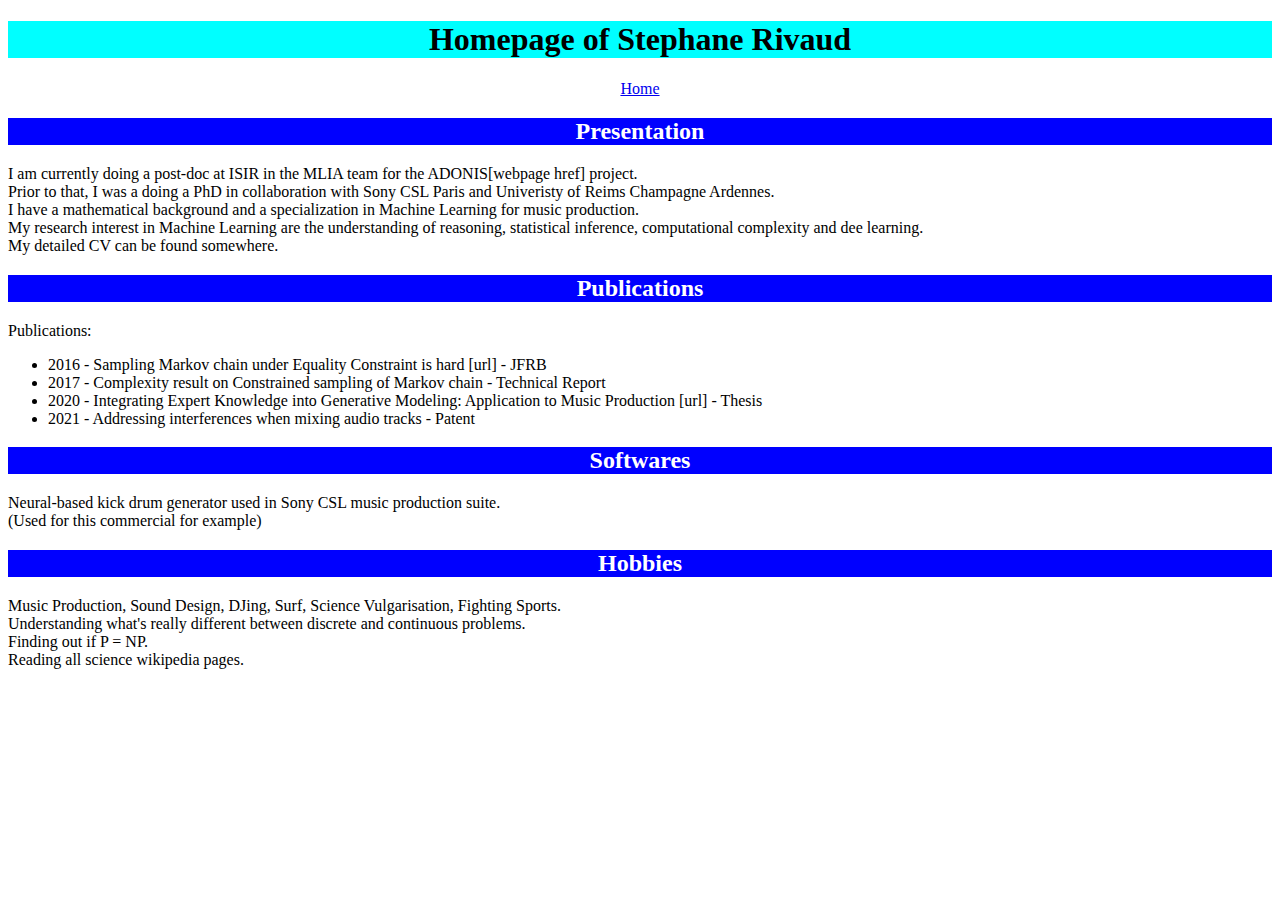
==== index.html @ 9ceb67cf "First commit" ====
<!DOCTYPE html>
<html>
<body>

<center>
<h1 style="background-color: cyan;"> Homepage of Stephane Rivaud</h1>
<a href="index.html">Home</a>
</center>

<center>
<h2 style="color: white; background-color: blue;">Presentation</h2>
</center>
<p>
    I am currently doing a post-doc at ISIR in the MLIA team for the ADONIS[webpage href] project. <br>
    Prior to that, I was a doing a PhD in collaboration with Sony CSL Paris and Univeristy of Reims Champagne Ardennes.<br>
    I have a mathematical background and a specialization in Machine Learning for music production. <br>
    My research interest in Machine Learning are the understanding of reasoning, statistical inference, computational complexity and dee learning. <br>
    My detailed CV can be found somewhere. <br>
</p>

<center>
<h2 style="color: white; background-color: blue;">
    Publications
</h2>
</center>
<p>
    Publications: <br>
    <ul>
    <li>2016 - Sampling Markov chain under Equality Constraint is hard [url] - JFRB</li>
    <li>2017 - Complexity result on Constrained sampling of Markov chain - Technical Report</li>
    <li>2020 - Integrating Expert Knowledge into Generative Modeling: Application to Music Production [url] - Thesis</li>
    <li>2021 - Addressing interferences when mixing audio tracks - Patent</li>
    </ul>
</p>

<center>
<h2 style="color: white; background-color: blue;">
    Softwares
</h2>
</center>
<p>
    Neural-based kick drum generator used in Sony CSL music production suite. <br>
    (Used for this commercial for example)
</p>

<center>
<h2 style="color: white; background-color: blue;">
    Hobbies
</h2>
</center>
<p>
    Music Production, Sound Design, DJing, Surf, Science Vulgarisation, Fighting Sports. <br>
    Understanding what's really different between discrete and continuous problems. <br>
    Finding out if P = NP. <br>
    Reading all science wikipedia pages.
</p>

</body>
</html>
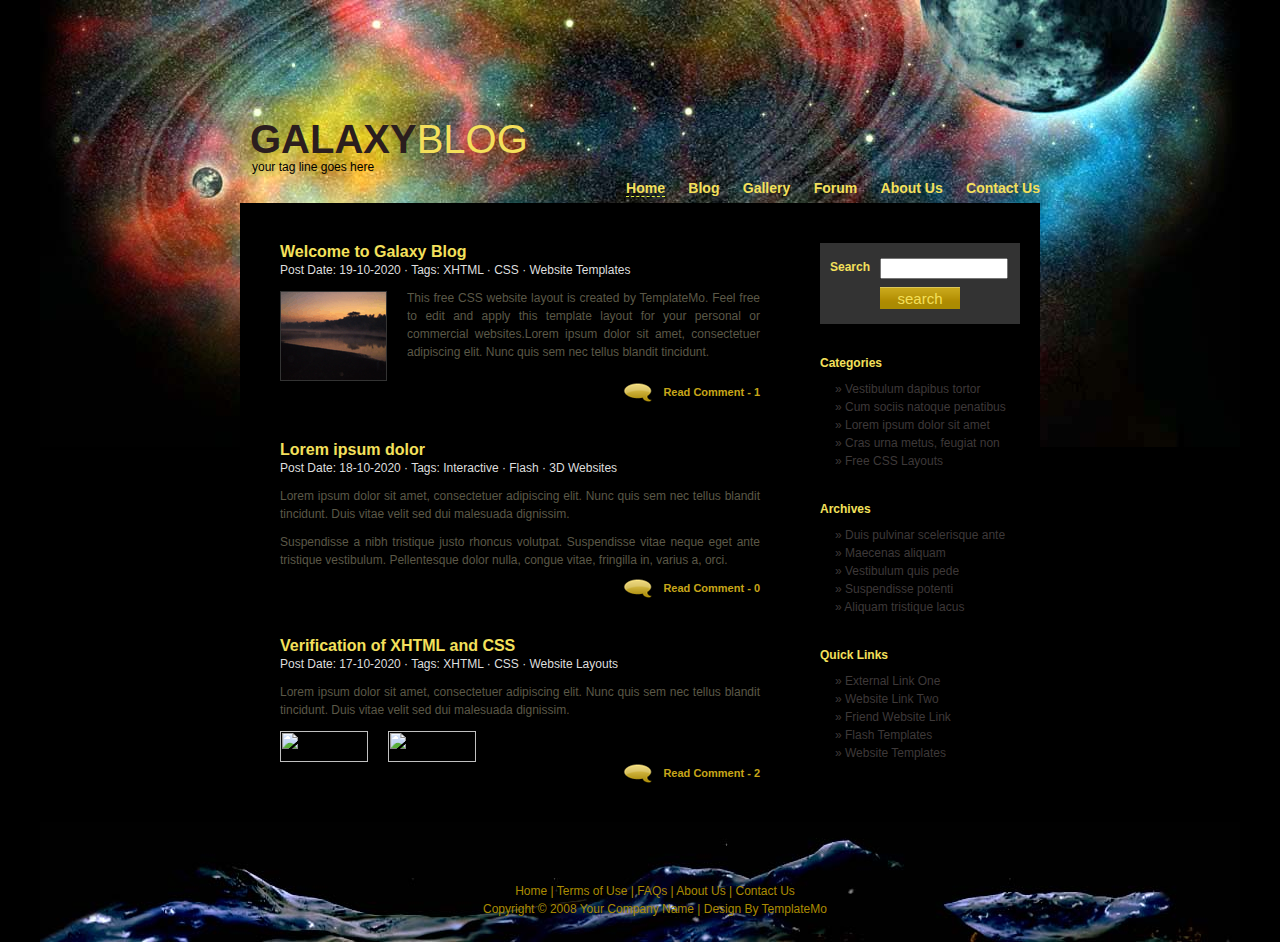
==== commit 109349f4: "template" ====
--- a/index.html
+++ b/index.html
@@ -1,59 +1,128 @@
-<!DOCTYPE html>
-<html>
+<!DOCTYPE html PUBLIC "-//W3C//DTD XHTML 1.0 Transitional//EN" "http://www.w3.org/TR/xhtml1/DTD/xhtml1-transitional.dtd">
+<html xmlns="http://www.w3.org/1999/xhtml">
+<head>
+<meta http-equiv="Content-Type" content="text/html; charset=utf-8" />
+<title>GALAXY BLOG - Free Website Template</title>
+<meta name="keywords" content="" />
+<meta name="description" content="" />
+<link href="templatemo_style.css" rel="stylesheet" type="text/css" />
+</head>
+
 <body>
 
-<center>
-<h1 style="background-color: cyan;"> Homepage of Stephane Rivaud</h1>
-<a href="index.html">Home</a>
-</center>
+<div id="templatemo_container_wrapper1">
+<div id="templatemo_container_wrapper2">
+<div id="templatemo_container">
+   
+    <div id="templatemo_header">
+           	<div id="templatemo_site_title">GALAXY<span>BLOG</span></div>
+   			<div id="templatemo_site_slogan">your tag line goes here</div>
+	</div>
+    
+    <div id="templatemo_menu">
+		<ul>
+            <li><a href="#" class="current">Home</a></li>
+            <li><a href="#">Blog</a></li>
+            <li><a href="#">Gallery</a></li>
+            <li><a href="#">Forum</a></li>
+            <li><a href="#">About Us</a></li>
+            <li><a href="#">Contact Us</a></li>
+        </ul>    	
+    </div>
 
-<center>
-<h2 style="color: white; background-color: blue;">Presentation</h2>
-</center>
-<p>
-    I am currently doing a post-doc at ISIR in the MLIA team for the ADONIS[webpage href] project. <br>
-    Prior to that, I was a doing a PhD in collaboration with Sony CSL Paris and Univeristy of Reims Champagne Ardennes.<br>
-    I have a mathematical background and a specialization in Machine Learning for music production. <br>
-    My research interest in Machine Learning are the understanding of reasoning, statistical inference, computational complexity and dee learning. <br>
-    My detailed CV can be found somewhere. <br>
-</p>
+    
 
-<center>
-<h2 style="color: white; background-color: blue;">
-    Publications
-</h2>
-</center>
-<p>
-    Publications: <br>
-    <ul>
-    <li>2016 - Sampling Markov chain under Equality Constraint is hard [url] - JFRB</li>
-    <li>2017 - Complexity result on Constrained sampling of Markov chain - Technical Report</li>
-    <li>2020 - Integrating Expert Knowledge into Generative Modeling: Application to Music Production [url] - Thesis</li>
-    <li>2021 - Addressing interferences when mixing audio tracks - Patent</li>
-    </ul>
-</p>
+    
+	<div id="templatemo_content">
+		<div id="templatemo_left_column">
 
-<center>
-<h2 style="color: white; background-color: blue;">
-    Softwares
-</h2>
-</center>
-<p>
-    Neural-based kick drum generator used in Sony CSL music production suite. <br>
-    (Used for this commercial for example)
-</p>
+			<div class="templatemo_postbody">       
+                <h1>Welcome to Galaxy Blog</h1>
+                <div class="publish_info">Post Date: 19-10-2020 · Tags: <a href="#">XHTML</a> · <a href="#">CSS</a> · <a href="#">Website Templates</a></div>
+				<p><img src="images/templatemo_photo03.gif" alt=""/> This free CSS website layout  is created by TemplateMo. Feel free to edit and apply this template layout for your personal or commercial websites.Lorem ipsum dolor sit amet, consectetuer adipiscing elit. Nunc quis sem nec tellus blandit tincidunt.</p>
+              <div class="comment"><a href="#"> Read Comment - 1</a></div>
+			</div>
+            
+            <div class="templatemo_postbody">
+                <h1>Lorem ipsum dolor</h1>
+                <div class="publish_info">Post Date: 18-10-2020 · Tags: <a href="#">Interactive</a> · <a href="#">Flash</a> · <a href="#">3D Websites</a></div>
+                <p>Lorem ipsum dolor sit amet, consectetuer adipiscing elit. Nunc quis sem nec tellus blandit tincidunt. Duis vitae velit sed dui malesuada dignissim.  </p>
+                <p>Suspendisse a nibh tristique justo rhoncus volutpat. Suspendisse vitae neque eget ante tristique vestibulum. Pellentesque dolor nulla, congue vitae, fringilla in, varius a, orci.</p>
+                <div class="comment"><a href="#"> Read Comment - 0</a></div>
+            </div>
+            
+            <div class="templatemo_postbody">
+                <h1>Verification of XHTML and CSS</h1>
+                <div class="publish_info">Post Date: 17-10-2020 · Tags: <a href="#">XHTML</a> · <a href="#">CSS</a> · <a href="#">Website Layouts</a></div>
+<p>Lorem ipsum dolor sit amet, consectetuer adipiscing elit. Nunc quis sem nec tellus blandit tincidunt. Duis vitae velit sed dui malesuada dignissim.  </p>
+                <p><a href="http://validator.w3.org/check?uri=referer"><img style="border:0;width:88px;height:31px" src="http://www.w3.org/Icons/valid-xhtml10" alt="" width="88" height="31" vspace="8" border="0" /></a>
+                <a href="http://jigsaw.w3.org/css-validator/check/referer"><img style="border:0;width:88px;height:31px"  src="http://jigsaw.w3.org/css-validator/images/vcss-blue" alt="" vspace="8" border="0" /></a><br />
+                </p>
+                <div class="comment"><a href="#"> Read Comment - 2</a></div>
+            </div>
+           
 
-<center>
-<h2 style="color: white; background-color: blue;">
-    Hobbies
-</h2>
-</center>
-<p>
-    Music Production, Sound Design, DJing, Surf, Science Vulgarisation, Fighting Sports. <br>
-    Understanding what's really different between discrete and continuous problems. <br>
-    Finding out if P = NP. <br>
-    Reading all science wikipedia pages.
-</p>
+		</div>
+        
+		<div id="templatemo_right_column">
+			<div class="templatemo_section">
+                
+                <form method="get" action="#">
+                	<label>Search</label> <input name="search" type="text" id="keyword" /> <br />
+                    <input type="submit" value="search" class="button" /> 
+              	</form>
+			</div>
+			
+			<div class="templatemo_section">
+            	<h2>Categories</h2>
+                	<ul>
+						<li><a href="#">» Vestibulum dapibus tortor</a></li>
+						<li><a href="#">» Cum sociis natoque penatibus</a></li>
+						<li><a href="#">» Lorem ipsum dolor sit amet</a></li>
+                    	<li><a href="#">» Cras urna metus, feugiat non</a></li>
+                    	<li><a href="#">» Free CSS Layouts</a></li>
+                    </ul>
+			</div>
 
+                 	
+  
+			<div class="templatemo_section">            
+            	<h2>Archives</h2>
+                	<ul>
+                        <li><a href="#">» Duis pulvinar scelerisque ante</a></li>
+                        <li><a href="#">» Maecenas aliquam</a></li>
+                        <li><a href="#">» Vestibulum quis pede</a></li>
+                        <li><a href="#">» Suspendisse potenti</a></li>
+                        <li><a href="#">» Aliquam tristique lacus</a></li>
+					</ul>
+			</div>
+            
+			<div class="templatemo_section">
+            	<h2>Quick Links</h2>
+                	<ul>
+                        <li><a href="#">» External Link One</a></li>
+                        <li><a href="#">» Website Link Two</a></li>
+                        <li><a href="#">» Friend Website Link</a></li>
+                        <li><a href="#">» Flash Templates</a></li>
+                        <li><a href="#">» Website Templates</a></li>
+					</ul>
+            </div>
+
+		</div>
+	</div>
+    
+	<div id="templatemo_footer">
+        		<a href="#">Home</a> | <a href="#">Terms of Use</a> | <a href="#">FAQs</a> | <a href="#">About Us</a> | <a href="#">Contact Us</a><br />
+        Copyright © 2008 Your Company Name | Design By TemplateMo
+	</div>
+
+</div>
+</div>
+</div>
+<!-- templatemo 016 galaxy -->
+<!-- 
+Galaxy Template 
+http://www.templatemo.com/preview/templatemo_016_galaxy 
+-->
 </body>
-</html>
+</html>--- a/templatemo_style.css
+++ b/templatemo_style.css
@@ -0,0 +1,266 @@
+/*
+CSS Credit: http://www.templatemo.com/
+*/
+
+/* 
+Galaxy Template 
+http://www.templatemo.com/preview/templatemo_016_galaxy 
+*/
+body {
+	margin:0;
+	padding:0;
+	line-height: 1.5em;
+	font-family:  Helvetica, Arial, sans-serif;
+	font-size: 12px;
+	color: #5b5847;
+	background: #000000;
+}
+
+a:link, a:visited { color: #dedede; text-decoration: none; } 
+a:active, a:hover { color: #c7a619;}
+
+h1 {
+	margin: 0px;
+	padding: 0px;
+	font-weight: bold;
+	font-size: 16px;
+	color:#f4e05b;
+}
+
+h2 {
+	margin: 0px 0px 8px 0px;
+	font-size: 12px;
+	color: #f4e05b;
+}
+
+p {
+	margin: 10px 0px;
+	color: #5b5847;
+	text-align: justify;
+}
+
+img {  
+	margin: 2px 20px 2px 0px; 
+	float:left; 
+	border: 1px solid #333333;
+}
+
+#templatemo_container_wrapper1 {
+	background: url(images/templatemo_main_top_bg.jpg) top center no-repeat;
+}
+
+#templatemo_container_wrapper2 {
+	background: url(images/templatemo_main_bottom_bg.jpg) bottom center no-repeat;
+}
+
+#templatemo_container {
+	margin: 0px auto;
+	width: 800px;
+}
+
+
+/* ----- Header ----- */
+
+#templatemo_header {
+	clear: both;
+	width: 800px;
+	height: 180px;
+}
+
+#templatemo_site_title {
+	padding: 130px 0px 10px 10px;
+	font-size: 40px;
+	font-weight:bold;
+	color: #2b1e1e;
+}
+
+#templatemo_site_title span {
+	color: #f4e05b;
+	font-weight:lighter;
+}
+
+#templatemo_site_slogan {
+	padding: 0px 0px 10px 12px;
+	font-size: 12px;
+	color: #000000;
+}
+/* ----- End of Header ----- */
+
+/* ------------- Menu ------------------ */
+#templatemo_menu {
+	clear: both;
+	margin: 0px;
+	padding: 0px;
+	width: 800px;
+}
+
+#templatemo_menu ul {
+	margin: 0px;
+	padding: 0px;
+	list-style: none;
+	text-align: right;
+}
+
+#templatemo_menu ul li {
+	display: inline;	
+}
+
+#templatemo_menu ul li a {
+	padding: 0px 0px;
+	margin: 0px 0px 0px 20px;
+	font: 14px arial;
+	font-weight: bold;
+	color:#f4e05b;
+	text-decoration: none;
+}
+
+#templatemo_menu ul li a:hover, #templatemo_menu ul li .current {
+	border-bottom: 1px dashed #e1f03f;
+}
+
+/* ---------- End of Menu ------------- */
+
+/* ----------------- Content ----------------------- */
+
+#templatemo_content {
+	float: left;
+	margin: 5px 0px 40px 0px;
+	padding: 0px;
+	width: 800px;
+	background: #000000;
+
+}
+
+#templatemo_left_column {
+	float: left;
+	margin: 40px 40px 0px 40px;
+	width: 480px;
+}
+
+#templatemo_right_column {
+	float: right;
+	margin: 40px 20px 0px 0px;
+	width: 200px;
+}
+
+/* ----------------- End of Content ------------------- */
+
+/* ------------- Section ------------------ */
+.templatemo_section {
+	margin: 0px 0px 30px 0px;	
+	color: #3e3939;
+}
+
+
+.templatemo_section ul {
+	margin: 0px 0px 0px 15px;
+	padding: 0px;
+	list-style: none;
+}
+
+.templatemo_section ul li {
+	display: block;
+}
+
+.templatemo_section ul li a {
+	padding: 0px;
+	margin: 0px;
+	color: #3e3939;
+	text-decoration: none;
+}
+
+.templatemo_section ul li a:hover {
+	color: #ab8b02;
+}
+
+/* ---------- End of Section ------------ */
+
+/* ----- Post ------ */
+.templatemo_postbody {
+	padding: 0px;
+	margin-bottom: 40px;
+}
+
+.publish_info {
+	clear: both;
+	margin: 0px;
+	padding: 0px;
+	color:#dedede;
+}
+
+.comment {
+	clear: both;
+	margin: 0px;
+	padding: 0px;
+	width: 480px;
+	text-align: right;
+}
+
+.comment a {
+	padding: 5px 0px 5px 40px;
+	font-size: 11px;
+	font-weight: bold;
+	color: #c7a619;
+	background: url(images/templatemo_comment_icon.gif) left center no-repeat;
+}
+.comment a:hover {
+	color: #f4e05b;
+}
+/* ----- End of Post ------ */
+
+/* ----- Form ----- */
+
+form {
+	width: 180px;
+	margin: 0px;
+	padding: 15px 10px;
+	background: #333333;
+}
+
+label {
+	float: left;
+	margin-right: 10px;
+	font-size: 12px;
+	color: #f4e05b;
+	width: 40px;
+	font-weight: bold;
+	text-align: right;
+	display: block;
+}
+
+input {
+	width: 120px;
+	height: 15px;
+}
+
+.button {
+	margin: 8px 0px 0px 50px;
+	width: 80px;
+	height: 22px;
+	color: #f4e05b;
+	font-size: 15px;
+	background: url(images/templatemo_button_bg.gif) repeat-x;
+	border: none;
+}
+
+/* ----- End of Form ----- */
+
+/* ----- Footer ----- */
+
+#templatemo_footer {
+	clear: both;
+	padding: 20px 0px 0px 30px;
+	width: 770px;
+	height: 60px;
+	text-align: center;
+	color: #ab8b02;
+	text-align: center;
+}
+#templatemo_footer a {
+	color: #ab8b02;
+	text-decoration: none;
+}
+#templatemo_footer a:hover {
+	color: #f4e05b;
+}
+/* ----- End of Footer ----- */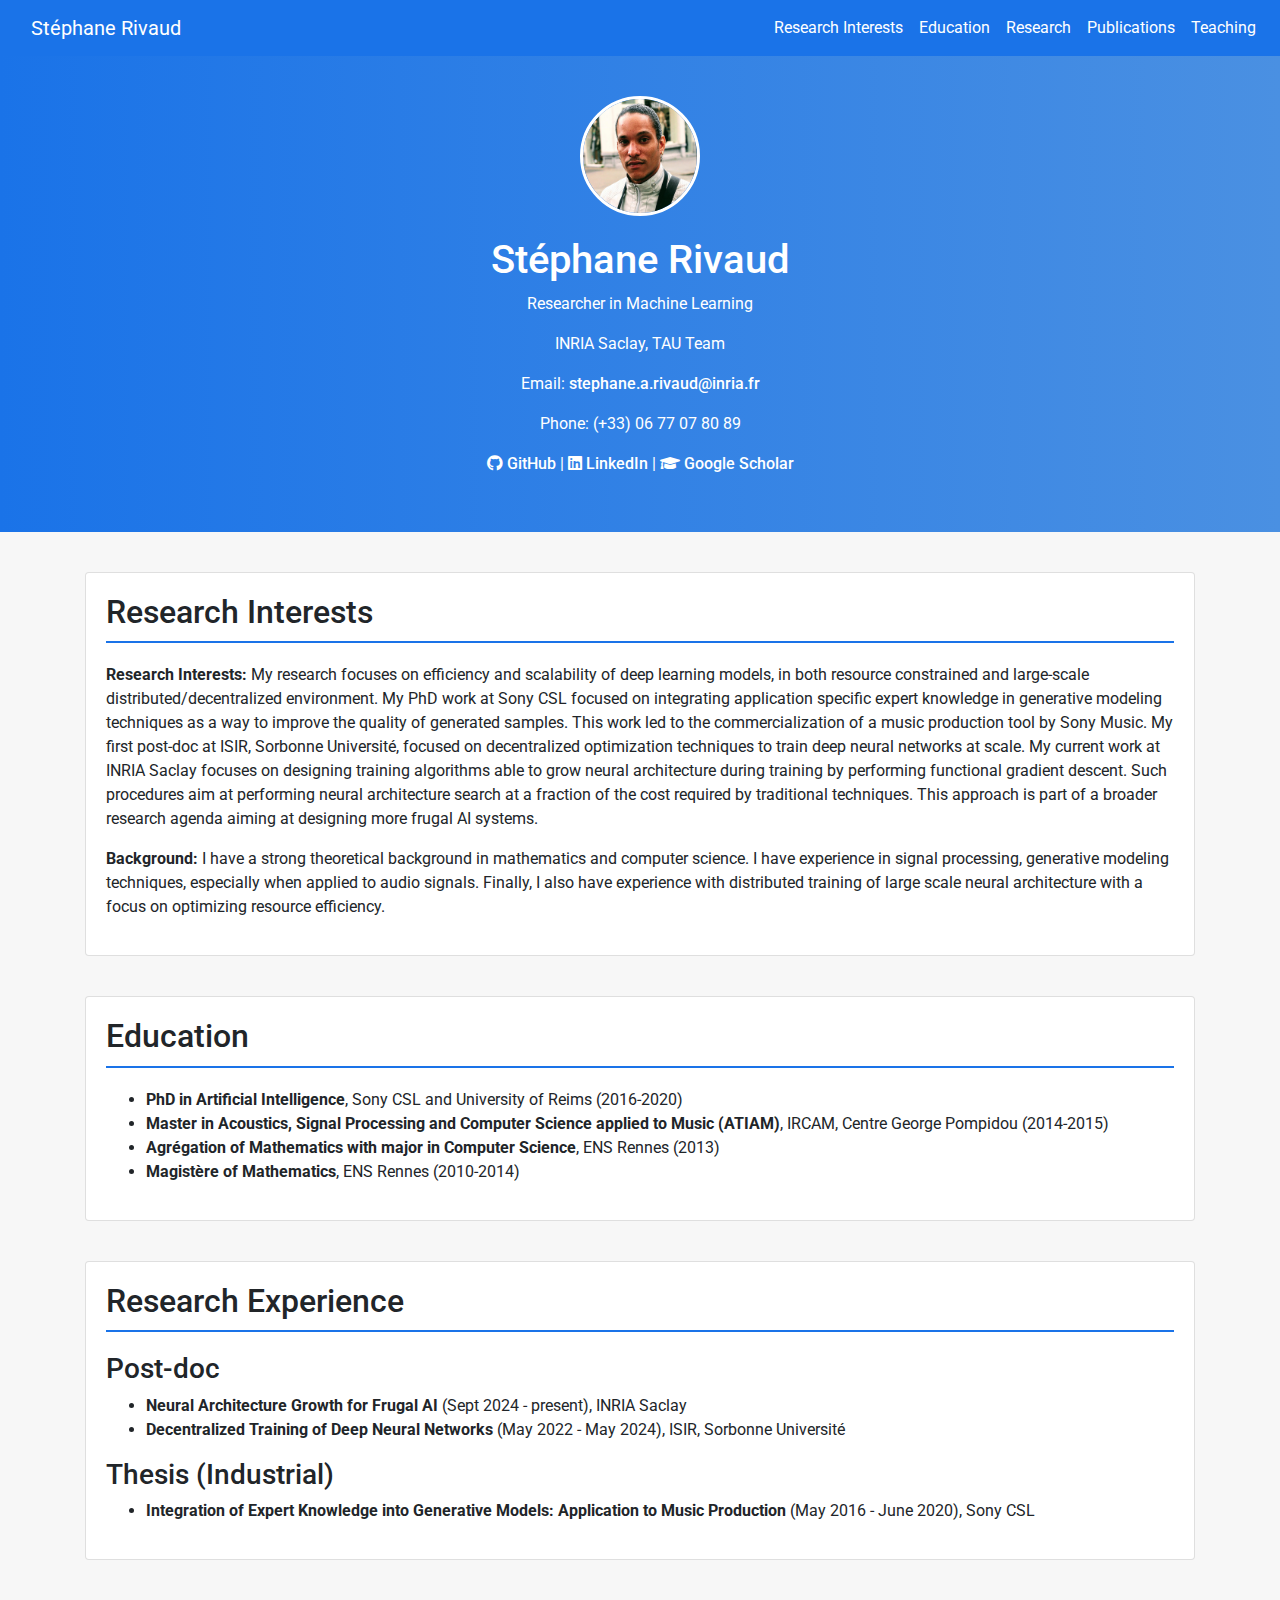
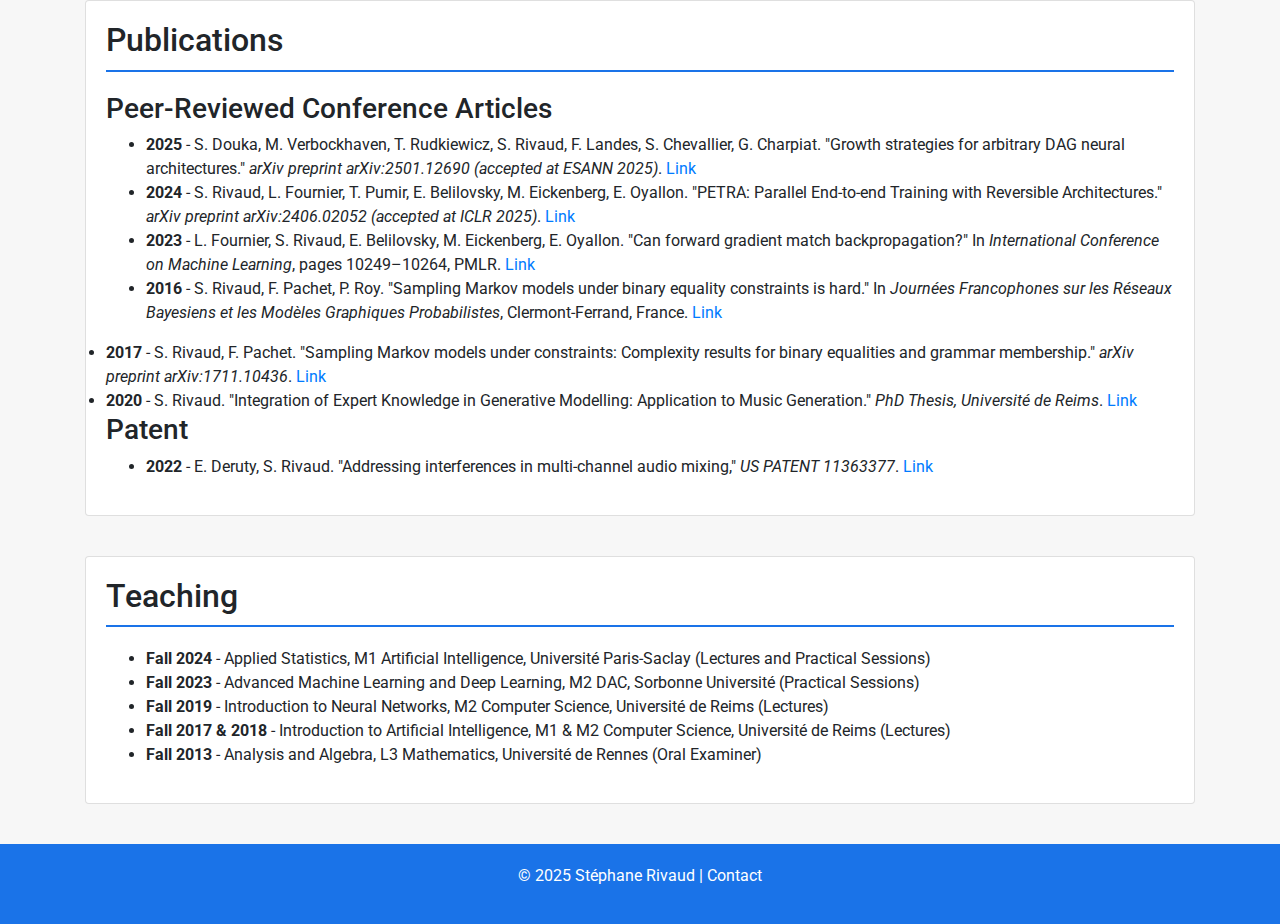
==== commit 7289c9df: "Improve visualization" ====
--- a/index.html
+++ b/index.html
@@ -1,128 +1,290 @@
-<!DOCTYPE html PUBLIC "-//W3C//DTD XHTML 1.0 Transitional//EN" "http://www.w3.org/TR/xhtml1/DTD/xhtml1-transitional.dtd">
-<html xmlns="http://www.w3.org/1999/xhtml">
+<!DOCTYPE html>
+<html lang="en">
 <head>
-<meta http-equiv="Content-Type" content="text/html; charset=utf-8" />
-<title>GALAXY BLOG - Free Website Template</title>
-<meta name="keywords" content="" />
-<meta name="description" content="" />
-<link href="templatemo_style.css" rel="stylesheet" type="text/css" />
+    <meta charset="UTF-8">
+    <meta name="viewport" content="width=device-width, initial-scale=1.0">
+    <title>Stéphane Rivaud - CV</title>
+    <link href="https://fonts.googleapis.com/css2?family=Roboto:wght@300;400;500&family=Lora&display=swap"
+          rel="stylesheet">
+    <link rel="stylesheet" href="https://stackpath.bootstrapcdn.com/bootstrap/4.5.2/css/bootstrap.min.css">
+    <link rel="stylesheet" href="https://cdnjs.cloudflare.com/ajax/libs/font-awesome/5.15.4/css/all.min.css">
+    <style>
+        /* Global styles */
+        body {
+            font-family: 'Roboto', sans-serif;
+            margin: 0;
+            background-color: #f7f7f7;
+        }
+
+        /* Navigation Bar */
+        nav {
+            background-color: #1a73e8;
+            color: white;
+        }
+
+        nav a {
+            color: white;
+            text-decoration: none;
+            padding: 15px;
+        }
+
+        nav a:hover {
+            background-color: #1558b0;
+        }
+
+        /* Header Section */
+        header {
+            text-align: center;
+            padding: 40px 20px;
+            background: linear-gradient(to right, #1a73e8, #4a90e2);
+            color: white;
+        }
+
+        header img {
+            width: 120px;
+            height: 120px;
+            border-radius: 50%;
+            border: 3px solid white;
+            margin-bottom: 20px;
+        }
+
+        .contact-info a {
+            color: white;
+            text-decoration: none;
+            font-weight: 500;
+        }
+
+        .contact-info a:hover {
+            text-decoration: underline;
+        }
+
+        /* Section Styling */
+        section {
+            margin: 40px 20px;
+        }
+
+        section h2 {
+            border-bottom: 2px solid #1a73e8;
+            padding-bottom: 10px;
+            margin-bottom: 20px;
+        }
+
+        .card {
+            margin-bottom: 20px;
+        }
+
+        /* Footer Section */
+        footer {
+            text-align: center;
+            padding: 20px;
+            background-color: #1a73e8;
+            color: white;
+        }
+
+        footer a {
+            color: white;
+            text-decoration: none;
+        }
+
+        footer a:hover {
+            text-decoration: underline;
+        }
+    </style>
 </head>
-
 <body>
 
-<div id="templatemo_container_wrapper1">
-<div id="templatemo_container_wrapper2">
-<div id="templatemo_container">
-   
-    <div id="templatemo_header">
-           	<div id="templatemo_site_title">GALAXY<span>BLOG</span></div>
-   			<div id="templatemo_site_slogan">your tag line goes here</div>
-	</div>
-    
-    <div id="templatemo_menu">
-		<ul>
-            <li><a href="#" class="current">Home</a></li>
-            <li><a href="#">Blog</a></li>
-            <li><a href="#">Gallery</a></li>
-            <li><a href="#">Forum</a></li>
-            <li><a href="#">About Us</a></li>
-            <li><a href="#">Contact Us</a></li>
-        </ul>    	
-    </div>
-
-    
-
-    
-	<div id="templatemo_content">
-		<div id="templatemo_left_column">
-
-			<div class="templatemo_postbody">       
-                <h1>Welcome to Galaxy Blog</h1>
-                <div class="publish_info">Post Date: 19-10-2020 · Tags: <a href="#">XHTML</a> · <a href="#">CSS</a> · <a href="#">Website Templates</a></div>
-				<p><img src="images/templatemo_photo03.gif" alt=""/> This free CSS website layout  is created by TemplateMo. Feel free to edit and apply this template layout for your personal or commercial websites.Lorem ipsum dolor sit amet, consectetuer adipiscing elit. Nunc quis sem nec tellus blandit tincidunt.</p>
-              <div class="comment"><a href="#"> Read Comment - 1</a></div>
-			</div>
-            
-            <div class="templatemo_postbody">
-                <h1>Lorem ipsum dolor</h1>
-                <div class="publish_info">Post Date: 18-10-2020 · Tags: <a href="#">Interactive</a> · <a href="#">Flash</a> · <a href="#">3D Websites</a></div>
-                <p>Lorem ipsum dolor sit amet, consectetuer adipiscing elit. Nunc quis sem nec tellus blandit tincidunt. Duis vitae velit sed dui malesuada dignissim.  </p>
-                <p>Suspendisse a nibh tristique justo rhoncus volutpat. Suspendisse vitae neque eget ante tristique vestibulum. Pellentesque dolor nulla, congue vitae, fringilla in, varius a, orci.</p>
-                <div class="comment"><a href="#"> Read Comment - 0</a></div>
-            </div>
-            
-            <div class="templatemo_postbody">
-                <h1>Verification of XHTML and CSS</h1>
-                <div class="publish_info">Post Date: 17-10-2020 · Tags: <a href="#">XHTML</a> · <a href="#">CSS</a> · <a href="#">Website Layouts</a></div>
-<p>Lorem ipsum dolor sit amet, consectetuer adipiscing elit. Nunc quis sem nec tellus blandit tincidunt. Duis vitae velit sed dui malesuada dignissim.  </p>
-                <p><a href="http://validator.w3.org/check?uri=referer"><img style="border:0;width:88px;height:31px" src="http://www.w3.org/Icons/valid-xhtml10" alt="" width="88" height="31" vspace="8" border="0" /></a>
-                <a href="http://jigsaw.w3.org/css-validator/check/referer"><img style="border:0;width:88px;height:31px"  src="http://jigsaw.w3.org/css-validator/images/vcss-blue" alt="" vspace="8" border="0" /></a><br />
+<nav class="navbar navbar-expand-lg">
+    <a class="navbar-brand" href="#">Stéphane Rivaud</a>
+    <div class="collapse navbar-collapse">
+        <ul class="navbar-nav ml-auto">
+            <li class="nav-item"><a class="nav-link" href="#research-interests">Research Interests</a></li>
+            <li class="nav-item"><a class="nav-link" href="#education">Education</a></li>
+            <li class="nav-item"><a class="nav-link" href="#research">Research</a></li>
+            <li class="nav-item"><a class="nav-link" href="#publications">Publications</a></li>
+            <li class="nav-item"><a class="nav-link" href="#teaching">Teaching</a></li>
+        </ul>
+    </div>
+</nav>
+
+<header>
+    <img src="profile-pic.jpg" alt="Stéphane Rivaud">
+    <h1>Stéphane Rivaud</h1>
+    <p>Researcher in Machine Learning</p>
+    <div class="contact-info">
+        <p>INRIA Saclay, TAU Team</p>
+        <p>Email: <a href="mailto:stephane.a.rivaud@inria.fr">stephane.a.rivaud@inria.fr</a></p>
+        <p>Phone: (+33) 06 77 07 80 89</p>
+        <p>
+            <a href="https://github.com/streethagore" target="_blank"><i class="fab fa-github"></i> GitHub</a> |
+            <a href="https://www.linkedin.com/stéphane-rivaud-b87458a8/" target="_blank"><i class="fab fa-linkedin"></i>
+                LinkedIn</a> |
+            <a href="https://scholar.google.fr/citations?user=wK1ARdQAAAAJ&hl=fr" target="_blank"><i
+                    class="fas fa-graduation-cap"></i> Google Scholar</a>
+        </p>
+    </div>
+</header>
+
+<section id="research-interests" class="research-interests">
+    <div class="container">
+        <div class="card">
+            <div class="card-body">
+                <h2>Research Interests</h2>
+                <p><strong>Research Interests:</strong> My research focuses on efficiency and scalability of deep
+                    learning models,
+                    in both resource constrained and large-scale distributed/decentralized environment. My PhD work at
+                    Sony CSL
+                    focused on integrating application specific expert knowledge in generative modeling techniques as a
+                    way to
+                    improve the quality of generated samples. This work led to the commercialization of a music
+                    production tool by
+                    Sony Music. My first post-doc at ISIR, Sorbonne Université, focused on decentralized optimization
+                    techniques to
+                    train deep neural networks at scale. My current work at INRIA Saclay focuses on designing training
+                    algorithms
+                    able to grow neural architecture during training by performing functional gradient descent. Such
+                    procedures aim
+                    at performing neural architecture search at a fraction of the cost required by traditional
+                    techniques. This
+                    approach is part of a broader research agenda aiming at designing more frugal AI systems.</p>
+
+                <p><strong>Background:</strong> I have a strong theoretical background in mathematics and computer
+                    science. I
+                    have experience in signal processing, generative modeling techniques, especially when applied to
+                    audio signals.
+                    Finally, I also have experience with distributed training of large scale neural architecture with a
+                    focus on
+                    optimizing resource efficiency.</p>
                 </p>
-                <div class="comment"><a href="#"> Read Comment - 2</a></div>
-            </div>
-           
-
-		</div>
-        
-		<div id="templatemo_right_column">
-			<div class="templatemo_section">
-                
-                <form method="get" action="#">
-                	<label>Search</label> <input name="search" type="text" id="keyword" /> <br />
-                    <input type="submit" value="search" class="button" /> 
-              	</form>
-			</div>
-			
-			<div class="templatemo_section">
-            	<h2>Categories</h2>
-                	<ul>
-						<li><a href="#">» Vestibulum dapibus tortor</a></li>
-						<li><a href="#">» Cum sociis natoque penatibus</a></li>
-						<li><a href="#">» Lorem ipsum dolor sit amet</a></li>
-                    	<li><a href="#">» Cras urna metus, feugiat non</a></li>
-                    	<li><a href="#">» Free CSS Layouts</a></li>
-                    </ul>
-			</div>
-
-                 	
-  
-			<div class="templatemo_section">            
-            	<h2>Archives</h2>
-                	<ul>
-                        <li><a href="#">» Duis pulvinar scelerisque ante</a></li>
-                        <li><a href="#">» Maecenas aliquam</a></li>
-                        <li><a href="#">» Vestibulum quis pede</a></li>
-                        <li><a href="#">» Suspendisse potenti</a></li>
-                        <li><a href="#">» Aliquam tristique lacus</a></li>
-					</ul>
-			</div>
-            
-			<div class="templatemo_section">
-            	<h2>Quick Links</h2>
-                	<ul>
-                        <li><a href="#">» External Link One</a></li>
-                        <li><a href="#">» Website Link Two</a></li>
-                        <li><a href="#">» Friend Website Link</a></li>
-                        <li><a href="#">» Flash Templates</a></li>
-                        <li><a href="#">» Website Templates</a></li>
-					</ul>
-            </div>
-
-		</div>
-	</div>
-    
-	<div id="templatemo_footer">
-        		<a href="#">Home</a> | <a href="#">Terms of Use</a> | <a href="#">FAQs</a> | <a href="#">About Us</a> | <a href="#">Contact Us</a><br />
-        Copyright © 2008 Your Company Name | Design By TemplateMo
-	</div>
-
-</div>
-</div>
-</div>
-<!-- templatemo 016 galaxy -->
-<!-- 
-Galaxy Template 
-http://www.templatemo.com/preview/templatemo_016_galaxy 
--->
+            </div>
+        </div>
+    </div>
+</section>
+
+<section id="education" class="education">
+    <div class="container">
+        <div class="card">
+            <div class="card-body">
+                <h2>Education</h2>
+                <ul>
+                    <li><strong>PhD in Artificial Intelligence</strong>, Sony CSL and University of Reims (2016-2020)
+                    </li>
+                    <li><strong>Master in Acoustics, Signal Processing and Computer Science applied to Music
+                        (ATIAM)</strong>, IRCAM, Centre George Pompidou (2014-2015)
+                    </li>
+                    <li><strong>Agrégation of Mathematics with major in Computer Science</strong>, ENS Rennes (2013)
+                    </li>
+                    <li><strong>Magistère of Mathematics</strong>, ENS Rennes (2010-2014)</li>
+                </ul>
+            </div>
+        </div>
+    </div>
+</section>
+
+<section id="research" class="research">
+    <div class="container">
+        <div class="card">
+            <div class="card-body">
+                <h2>Research Experience</h2>
+                <h3>Post-doc</h3>
+                <ul>
+                    <li><strong>Neural Architecture Growth for Frugal AI</strong> (Sept 2024 - present), INRIA Saclay
+                    </li>
+                    <li><strong>Decentralized Training of Deep Neural Networks</strong> (May 2022 - May 2024), ISIR,
+                        Sorbonne Université
+                    </li>
+                </ul>
+                <h3>Thesis (Industrial)</h3>
+                <ul>
+                    <li><strong>Integration of Expert Knowledge into Generative Models: Application to Music
+                        Production</strong> (May 2016 - June 2020), Sony CSL
+                    </li>
+                </ul>
+            </div>
+        </div>
+    </div>
+</section>
+
+<section id="publications" class="publications">
+    <div class="container">
+        <div class="card">
+            <div class="card-body">
+                <h2>Publications</h2>
+                <h3>Peer-Reviewed Conference Articles</h3>
+                <ul>
+                    <li><strong>2025</strong> - S. Douka, M. Verbockhaven, T. Rudkiewicz, S. Rivaud, F. Landes, S.
+                        Chevallier, G. Charpiat. "Growth strategies for arbitrary DAG neural architectures." <i>arXiv
+                            preprint arXiv:2501.12690 (accepted at ESANN 2025)</i>. <a
+                                href="https://arxiv.org/abs/2501.12690" target="_blank">Link</a>
+                    </li>
+                    <li><strong>2024</strong> - S. Rivaud, L. Fournier, T. Pumir, E. Belilovsky, M. Eickenberg, E.
+                        Oyallon. "PETRA: Parallel End-to-end Training with Reversible Architectures." <i>arXiv preprint
+                            arXiv:2406.02052 (accepted at ICLR 2025)</i>. <a href="https://arxiv.org/abs/2406.02052"
+                                                                             target="_blank">Link</a>
+                    </li>
+                    <li><strong>2023</strong> - L. Fournier, S. Rivaud, E. Belilovsky, M. Eickenberg, E. Oyallon. "Can
+                        forward gradient match backpropagation?" In <i>International Conference on Machine Learning</i>,
+                        pages 10249–10264, PMLR. <a href="https://arxiv.org/abs/2306.06968" target="_blank">Link</a>
+                    </li>
+                    <li><strong>2016</strong> - S. Rivaud, F. Pachet, P. Roy. "Sampling Markov models under binary
+                        equality constraints is hard." In <i>Journées Francophones sur les Réseaux Bayesiens et les
+                            Modèles Graphiques Probabilistes</i>, Clermont-Ferrand, France. <a
+                                href="https://csl.sony.fr/wp-content/uploads/2016/06/rivaud-16a_.pdf" target="_blank">Link</a>
+                    </li>
+                </ul>
+                <li><strong>2017</strong> - S. Rivaud, F. Pachet. "Sampling Markov models under constraints:
+                    Complexity results for binary equalities and grammar membership." <i>arXiv preprint
+                        arXiv:1711.10436</i>. <a href="https://arxiv.org/abs/1711.10436" target="_blank">Link</a>
+                </li>
+                <li><strong>2020</strong> - S. Rivaud. "Integration of Expert Knowledge in Generative Modelling:
+                    Application to Music Generation." <i>PhD Thesis, Université de Reims</i>. <a
+                            href="https://theses.fr/2020REIMS033" target="_blank">Link</a>
+                </li>
+                <h3>Patent</h3>
+                <ul>
+                    <li><strong>2022</strong> - E. Deruty, S. Rivaud. "Addressing interferences in multi-channel audio
+                        mixing," <i>US PATENT 11363377</i>. <a href="https://patents.google.com/patent/US11363377B2/en"
+                                                               target="_blank">Link</a>
+                    </li>
+                </ul>
+            </div>
+        </div>
+    </div>
+</section>
+
+<section id="teaching" class="teaching">
+    <div class="container">
+        <div class="card">
+            <div class="card-body">
+                <h2>Teaching</h2>
+                <ul>
+                    <li><strong>Fall 2024</strong> - Applied Statistics, M1 Artificial Intelligence, Université
+                        Paris-Saclay (Lectures and Practical Sessions)
+                    </li>
+                    <li><strong>Fall 2023</strong> - Advanced Machine Learning and Deep Learning, M2 DAC, Sorbonne
+                        Université (Practical Sessions)
+                    </li>
+                    <li><strong>Fall 2019</strong> - Introduction to Neural Networks, M2 Computer Science, Université de
+                        Reims (Lectures)
+                    </li>
+                    <li><strong>Fall 2017 & 2018</strong> - Introduction to Artificial Intelligence, M1 & M2 Computer
+                        Science, Université de Reims (Lectures)
+                    </li>
+                    <li><strong>Fall 2013</strong> - Analysis and Algebra, L3 Mathematics, Université de Rennes (Oral
+                        Examiner)
+                    </li>
+                </ul>
+            </div>
+        </div>
+    </div>
+</section>
+
+<footer>
+    <p>© 2025 Stéphane Rivaud | <a href="mailto:stephane.a.rivaud@inria.fr">Contact</a></p>
+</footer>
+
+<script src="https://code.jquery.com/jquery-3.5.1.slim.min.js"></script>
+<script src="https://cdn.jsdelivr.net/npm/@popperjs/core@2.9.2/dist/umd/popper.min.js"></script>
+<script src="https://stackpath.bootstrapcdn.com/bootstrap/4.5.2/js/bootstrap.min.js"></script>
+
 </body>
 </html>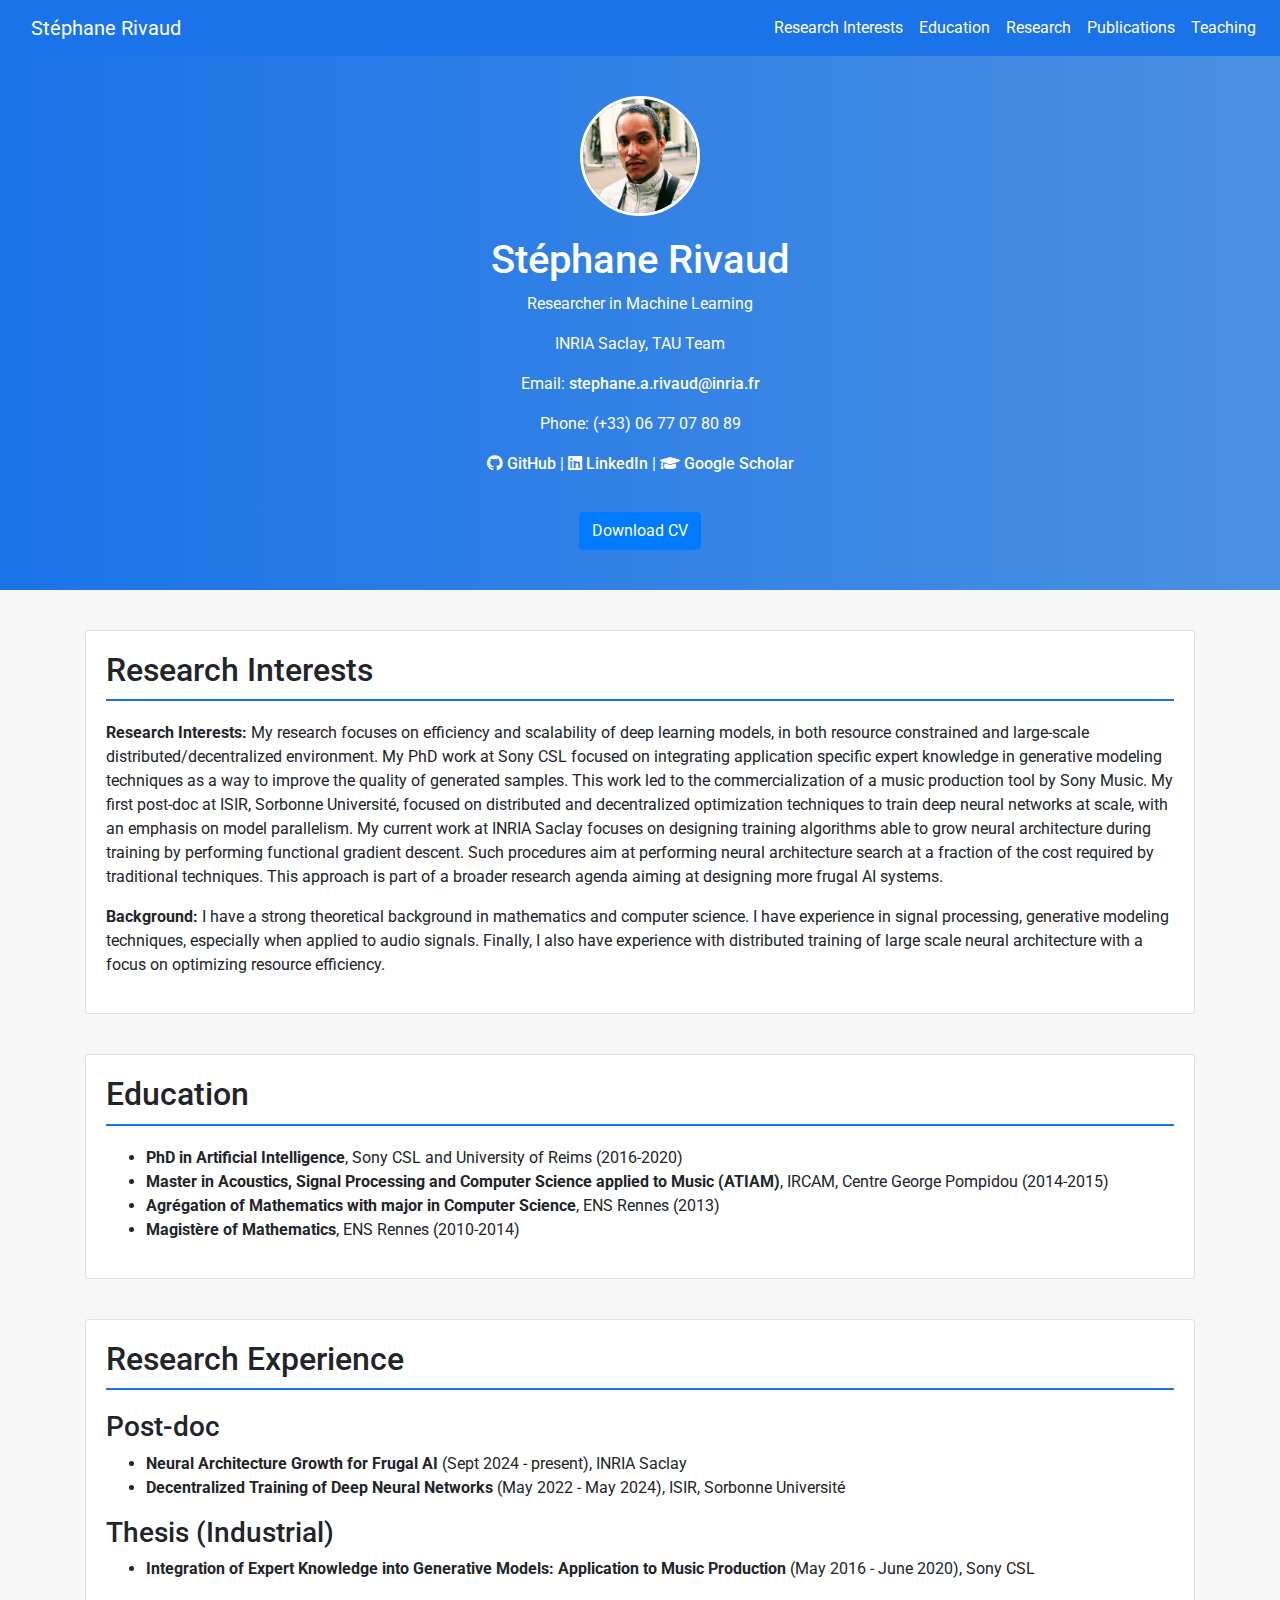
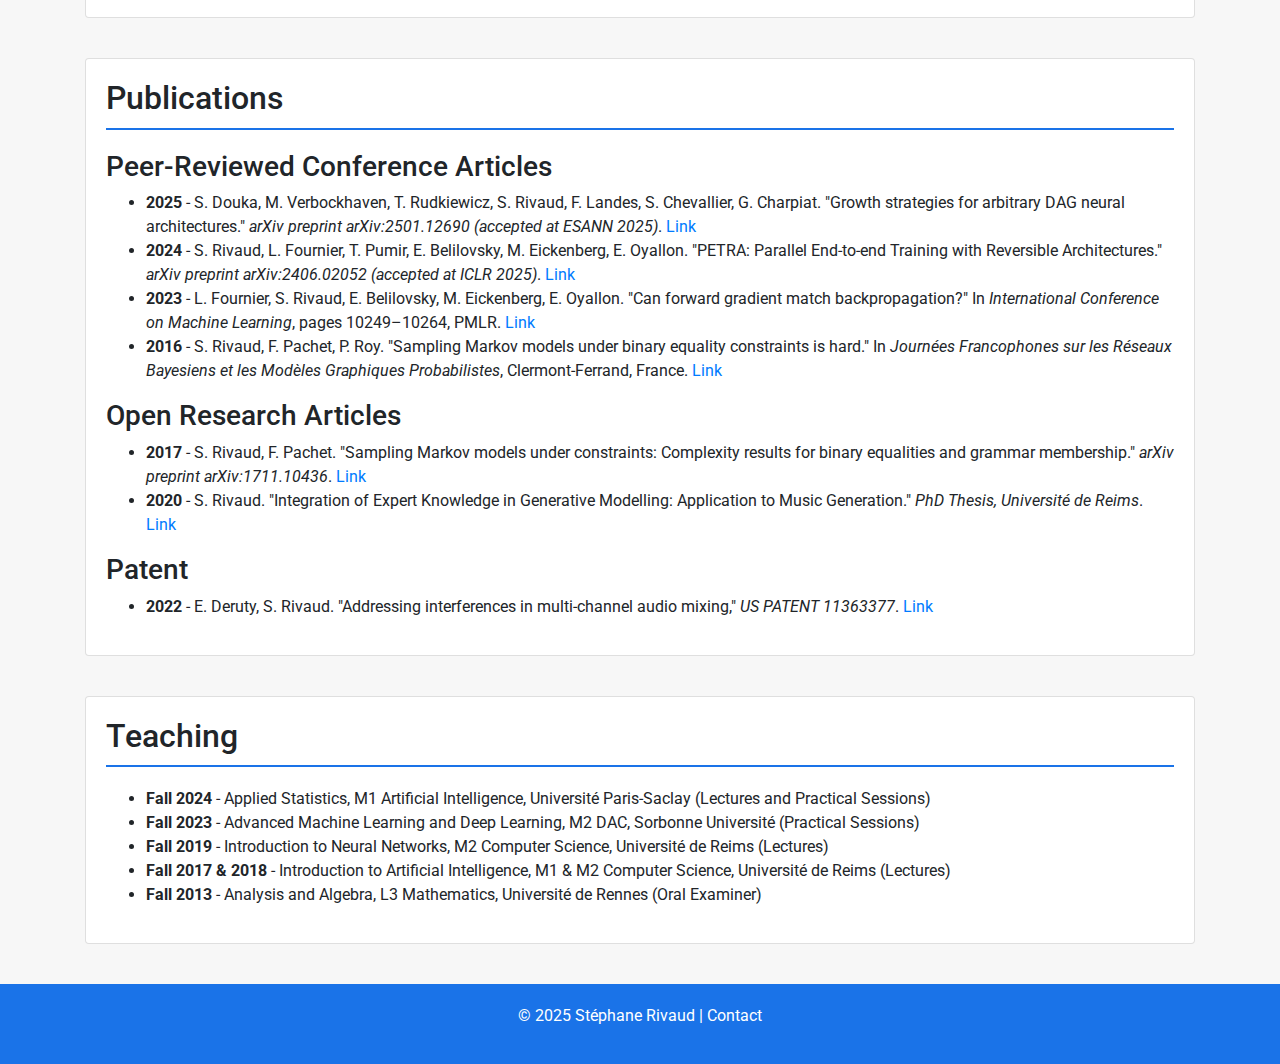
==== commit 0ff93d7a: "Improve visualization" ====
--- a/index.html
+++ b/index.html
@@ -89,6 +89,11 @@
         footer a:hover {
             text-decoration: underline;
         }
+
+        /* Download Button */
+        .download-btn {
+            margin-top: 20px;
+        }
     </style>
 </head>
 <body>
@@ -122,6 +127,7 @@
                     class="fas fa-graduation-cap"></i> Google Scholar</a>
         </p>
     </div>
+    <a href="curriculum_vitae.pdf" class="btn btn-primary download-btn" download target="_blank">Download CV</a>
 </header>
 
 <section id="research-interests" class="research-interests">
@@ -130,30 +136,21 @@
             <div class="card-body">
                 <h2>Research Interests</h2>
                 <p><strong>Research Interests:</strong> My research focuses on efficiency and scalability of deep
-                    learning models,
-                    in both resource constrained and large-scale distributed/decentralized environment. My PhD work at
-                    Sony CSL
-                    focused on integrating application specific expert knowledge in generative modeling techniques as a
-                    way to
-                    improve the quality of generated samples. This work led to the commercialization of a music
-                    production tool by
-                    Sony Music. My first post-doc at ISIR, Sorbonne Université, focused on decentralized optimization
-                    techniques to
-                    train deep neural networks at scale. My current work at INRIA Saclay focuses on designing training
-                    algorithms
-                    able to grow neural architecture during training by performing functional gradient descent. Such
-                    procedures aim
-                    at performing neural architecture search at a fraction of the cost required by traditional
-                    techniques. This
-                    approach is part of a broader research agenda aiming at designing more frugal AI systems.</p>
+                    learning models, in both resource constrained and large-scale distributed/decentralized environment.
+                    My PhD work at Sony CSL focused on integrating application specific expert knowledge in generative
+                    modeling techniques as a way to improve the quality of generated samples. This work led to the
+                    commercialization of a music production tool by Sony Music. My first post-doc at ISIR, Sorbonne
+                    Université, focused on distributed and decentralized optimization techniques to train deep neural
+                    networks at scale, with an emphasis on model parallelism. My current work at INRIA Saclay focuses on
+                    designing training algorithms able to grow neural architecture during training by performing
+                    functional gradient descent. Such procedures aim at performing neural architecture search at a
+                    fraction of the cost required by traditional techniques. This approach is part of a broader research
+                    agenda aiming at designing more frugal AI systems.</p>
 
                 <p><strong>Background:</strong> I have a strong theoretical background in mathematics and computer
-                    science. I
-                    have experience in signal processing, generative modeling techniques, especially when applied to
-                    audio signals.
-                    Finally, I also have experience with distributed training of large scale neural architecture with a
-                    focus on
-                    optimizing resource efficiency.</p>
+                    science. I have experience in signal processing, generative modeling techniques, especially when
+                    applied to audio signals. Finally, I also have experience with distributed training of large scale
+                    neural architecture with a focus on optimizing resource efficiency.</p>
                 </p>
             </div>
         </div>
@@ -231,14 +228,17 @@
                                 href="https://csl.sony.fr/wp-content/uploads/2016/06/rivaud-16a_.pdf" target="_blank">Link</a>
                     </li>
                 </ul>
-                <li><strong>2017</strong> - S. Rivaud, F. Pachet. "Sampling Markov models under constraints:
-                    Complexity results for binary equalities and grammar membership." <i>arXiv preprint
-                        arXiv:1711.10436</i>. <a href="https://arxiv.org/abs/1711.10436" target="_blank">Link</a>
-                </li>
-                <li><strong>2020</strong> - S. Rivaud. "Integration of Expert Knowledge in Generative Modelling:
-                    Application to Music Generation." <i>PhD Thesis, Université de Reims</i>. <a
-                            href="https://theses.fr/2020REIMS033" target="_blank">Link</a>
-                </li>
+                <h3>Open Research Articles</h3>
+                <ul>
+                    <li><strong>2017</strong> - S. Rivaud, F. Pachet. "Sampling Markov models under constraints:
+                        Complexity results for binary equalities and grammar membership." <i>arXiv preprint
+                            arXiv:1711.10436</i>. <a href="https://arxiv.org/abs/1711.10436" target="_blank">Link</a>
+                    </li>
+                    <li><strong>2020</strong> - S. Rivaud. "Integration of Expert Knowledge in Generative Modelling:
+                        Application to Music Generation." <i>PhD Thesis, Université de Reims</i>. <a
+                                href="https://theses.fr/2020REIMS033" target="_blank">Link</a>
+                    </li>
+                </ul>
                 <h3>Patent</h3>
                 <ul>
                     <li><strong>2022</strong> - E. Deruty, S. Rivaud. "Addressing interferences in multi-channel audio
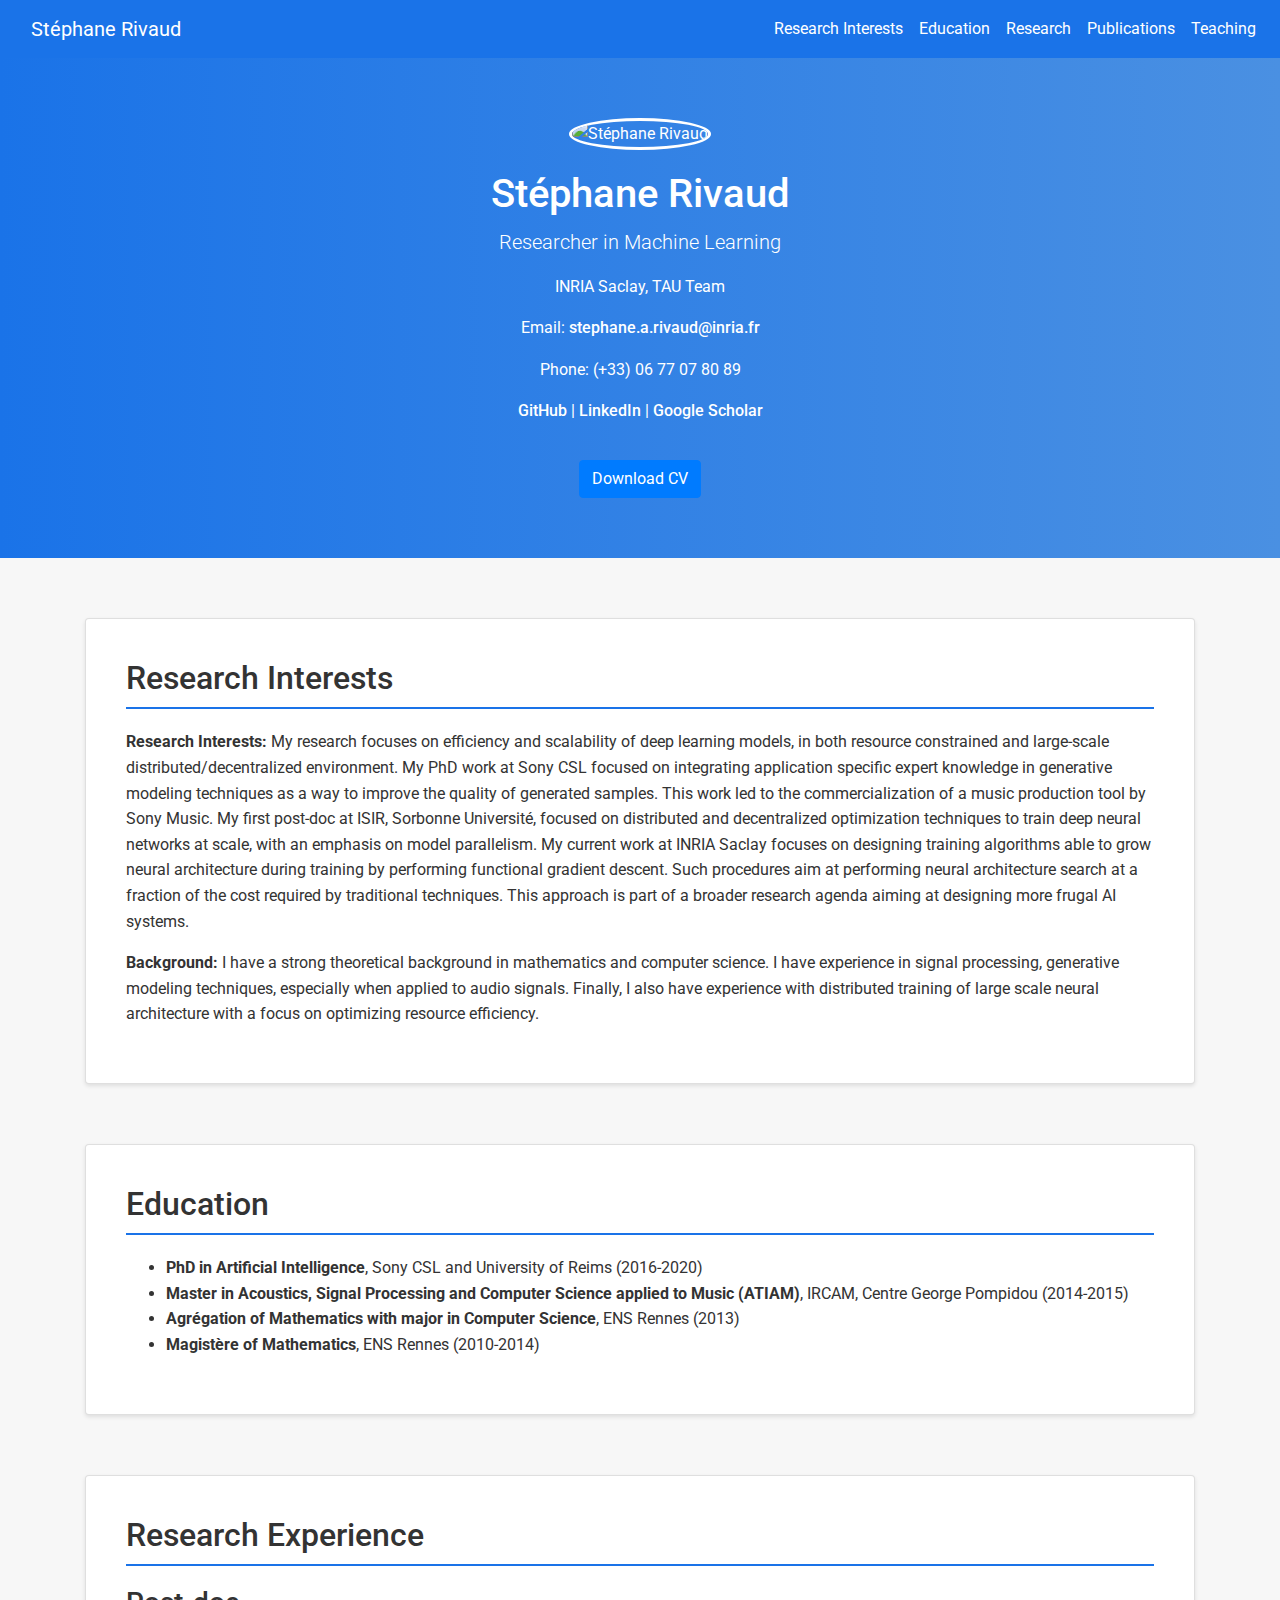
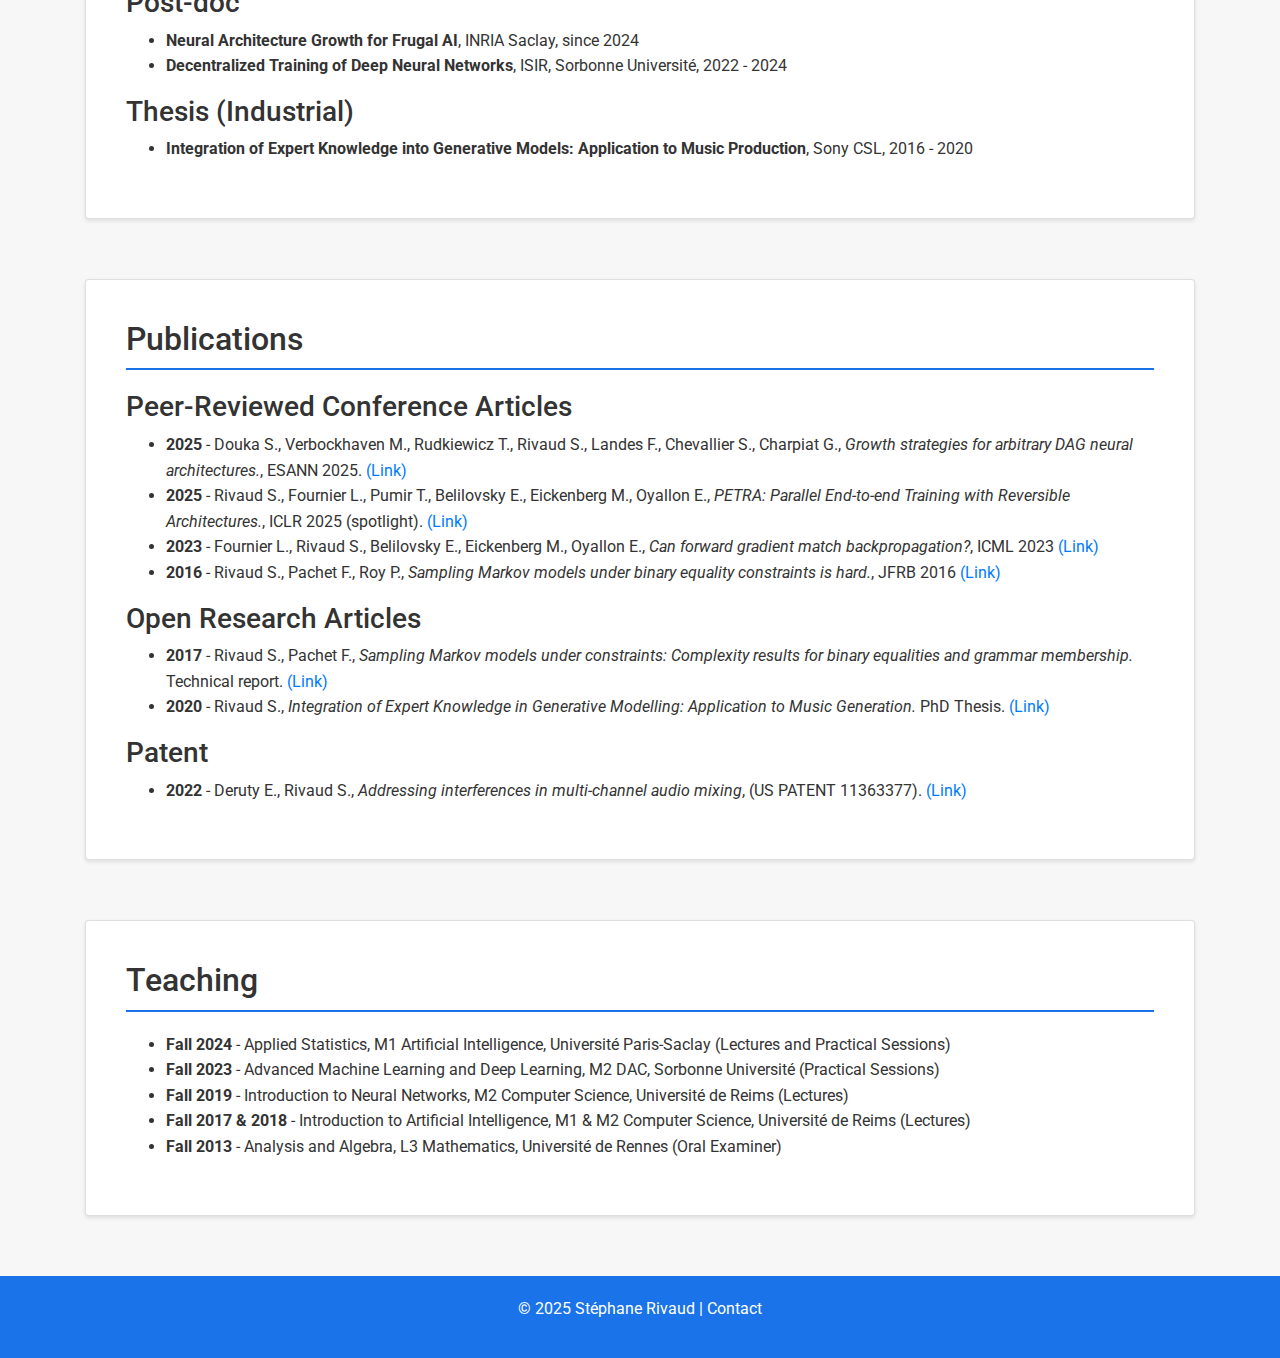
==== commit 7679d27e: "Improve responsiveness." ====
--- a/index.html
+++ b/index.html
@@ -4,16 +4,36 @@
     <meta charset="UTF-8">
     <meta name="viewport" content="width=device-width, initial-scale=1.0">
     <title>Stéphane Rivaud - CV</title>
-    <link href="https://fonts.googleapis.com/css2?family=Roboto:wght@300;400;500&family=Lora&display=swap"
-          rel="stylesheet">
+    <meta name="description"
+          content="Stéphane Rivaud - Researcher in Machine Learning at INRIA Saclay, specializing in deep learning models efficiency and scalability. View research, publications, and teaching experience.">
+    <meta name="keywords"
+          content="Machine Learning, Deep Learning, Neural Networks, Distributed AI, Decentralized AI, Generative AI, Signal Processing, Audio Processing, AI Research, INRIA Saclay">
+    <meta name="author" content="Stéphane Rivaud">
+    <meta property="og:title" content="Stéphane Rivaud - Machine Learning Researcher">
+    <meta property="og:description" content="Research in Machine Learning at INRIA Saclay">
+    <meta property="og:image" content="https://stephane-rivaud.github.io/profile-pic.jpg">
+    <meta property="og:url" content="https://stephane-rivaud.github.io">
+    <meta name="twitter:card" content="summary_large_image">
+    <link rel="stylesheet"
+          href="https://fonts.googleapis.com/css2?family=Roboto:wght@300;400;500&family=Lora&display=swap">
     <link rel="stylesheet" href="https://stackpath.bootstrapcdn.com/bootstrap/4.5.2/css/bootstrap.min.css">
-    <link rel="stylesheet" href="https://cdnjs.cloudflare.com/ajax/libs/font-awesome/5.15.4/css/all.min.css">
+    <link rel="stylesheet" href="https://cdnjs.cloudflare.com/ajax/libs/font-awesome/5.15.4/css/fontawesome.min.css">
+    <link rel="stylesheet" href="https://cdnjs.cloudflare.com/ajax/libs/font-awesome/5.15.4/css/brands.min.css">
+    <link rel="stylesheet" href="https://cdnjs.cloudflare.com/ajax/libs/font-awesome/5.15.4/css/solid.min.css">
+    <link rel="icon" type="image/x-icon" href="favicon.ico">
+    <link rel="preconnect" href="https://fonts.googleapis.com">
+    <link rel="preconnect" href="https://fonts.gstatic.com" crossorigin>
+    <link rel="preconnect" href="https://stackpath.bootstrapcdn.com">
+    <link rel="preconnect" href="https://cdnjs.cloudflare.com">
     <style>
         /* Global styles */
         body {
             font-family: 'Roboto', sans-serif;
             margin: 0;
             background-color: #f7f7f7;
+            line-height: 1.6; /* Increased line height */
+            font-size: 16px; /* Adjusted font size */
+            color: #333; /* Darker text color for better contrast */
         }
 
         /* Navigation Bar */
@@ -35,7 +55,7 @@
         /* Header Section */
         header {
             text-align: center;
-            padding: 40px 20px;
+            padding: 60px 20px; /* Increased padding */
             background: linear-gradient(to right, #1a73e8, #4a90e2);
             color: white;
         }
@@ -60,7 +80,7 @@
 
         /* Section Styling */
         section {
-            margin: 40px 20px;
+            margin: 60px 20px; /* Increased margin */
         }
 
         section h2 {
@@ -71,6 +91,9 @@
 
         .card {
             margin-bottom: 20px;
+            padding: 20px; /* Added padding */
+            background-color: #fff; /* White background for cards */
+            box-shadow: 0 2px 4px rgba(0, 0, 0, 0.1); /* Subtle shadow for better separation */
         }
 
         /* Footer Section */
@@ -95,42 +118,113 @@
             margin-top: 20px;
         }
     </style>
+    <script type="application/ld+json">
+        {
+            "@context": "https://schema.org",
+            "@type": "Person",
+            "name": "Stéphane Rivaud",
+            "jobTitle": "Researcher in Machine Learning",
+            "worksFor": {
+                "@type": "Organization",
+                "name": "INRIA Saclay"
+            },
+            "hasOccupation": [
+                {
+                    "@type": "Occupation",
+                    "name": "Postdoctoral Researcher",
+                    "description": "Decentralized Training of Deep Neural Networks",
+                    "startDate": "2022",
+                    "endDate": "2024",
+                    "employer": {
+                        "@type": "Organization",
+                        "name": "ISIR, Sorbonne Université"
+                    }
+                },
+                {
+                    "@type": "Occupation",
+                    "name": "PhD Researcher",
+                    "description": "Integration of Expert Knowledge into Generative Models",
+                    "startDate": "2016",
+                    "endDate": "2020",
+                    "employer": {
+                        "@type": "Organization",
+                        "name": "Sony Computer Science Laboratory, Paris"
+                    }
+                }
+            ],
+            "alumniOf": [
+                {
+                    "@type": "CollegeOrUniversity",
+                    "name": "University of Reims"
+                },
+                {
+                    "@type": "CollegeOrUniversity",
+                    "name": "IRCAM, Centre George Pompidou"
+                },
+                {
+                    "@type": "CollegeOrUniversity",
+                    "name": "ENS Rennes"
+                }
+            ],
+            "sameAs": [
+                "https://github.com/stephane-rivaud",
+                "https://www.linkedin.com/in/st%C3%A9phane-rivaud-b87458a8/",
+                "https://scholar.google.fr/citations?user=wK1ARdQAAAAJ&hl=fr"
+            ]
+        }
+    </script>
 </head>
 <body>
 
-<nav class="navbar navbar-expand-lg">
-    <a class="navbar-brand" href="#">Stéphane Rivaud</a>
-    <div class="collapse navbar-collapse">
+<nav class="navbar navbar-expand-lg" role="navigation" aria-label="Main navigation">
+    <a class="navbar-brand" href="#" aria-label="Home">Stéphane Rivaud</a>
+    <button class="navbar-toggler" type="button" data-toggle="collapse" data-target="#navbarNav"
+            aria-controls="navbarNav" aria-expanded="false" aria-label="Toggle navigation">
+        <span class="navbar-toggler-icon"></span>
+    </button>
+    <div class="collapse navbar-collapse" id="navbarNav">
         <ul class="navbar-nav ml-auto">
-            <li class="nav-item"><a class="nav-link" href="#research-interests">Research Interests</a></li>
-            <li class="nav-item"><a class="nav-link" href="#education">Education</a></li>
-            <li class="nav-item"><a class="nav-link" href="#research">Research</a></li>
-            <li class="nav-item"><a class="nav-link" href="#publications">Publications</a></li>
-            <li class="nav-item"><a class="nav-link" href="#teaching">Teaching</a></li>
+            <li class="nav-item"><a class="nav-link" href="#research-interests" aria-label="Research Interests section">Research
+                Interests</a></li>
+            <li class="nav-item"><a class="nav-link" href="#education" aria-label="Education section">Education</a></li>
+            <li class="nav-item"><a class="nav-link" href="#research" aria-label="Research section">Research</a></li>
+            <li class="nav-item"><a class="nav-link" href="#publications"
+                                    aria-label="Publications section">Publications</a></li>
+            <li class="nav-item"><a class="nav-link" href="#teaching" aria-label="Teaching section">Teaching</a></li>
         </ul>
     </div>
 </nav>
 
 <header>
-    <img src="profile-pic.jpg" alt="Stéphane Rivaud">
+    <picture>
+        <source srcset="profile-pic.webp" type="image/webp">
+        <source srcset="profile-pic.jpg" type="image/jpeg">
+        <img src="profile-pic.jpg" alt="Stéphane Rivaud" loading="lazy" width="120" height="120">
+    </picture>
     <h1>Stéphane Rivaud</h1>
-    <p>Researcher in Machine Learning</p>
+    <p class="lead">Researcher in Machine Learning</p>
     <div class="contact-info">
         <p>INRIA Saclay, TAU Team</p>
         <p>Email: <a href="mailto:stephane.a.rivaud@inria.fr">stephane.a.rivaud@inria.fr</a></p>
         <p>Phone: (+33) 06 77 07 80 89</p>
         <p>
-            <a href="https://github.com/streethagore" target="_blank"><i class="fab fa-github"></i> GitHub</a> |
-            <a href="https://www.linkedin.com/stéphane-rivaud-b87458a8/" target="_blank"><i class="fab fa-linkedin"></i>
-                LinkedIn</a> |
-            <a href="https://scholar.google.fr/citations?user=wK1ARdQAAAAJ&hl=fr" target="_blank"><i
-                    class="fas fa-graduation-cap"></i> Google Scholar</a>
+            <a href="https://github.com/stephane-rivaud" target="_blank" aria-label="Visit GitHub profile">
+                <i class="fab fa-github" aria-hidden="true"></i> GitHub
+            </a> |
+            <a href="https://www.linkedin.com/in/st%C3%A9phane-rivaud-b87458a8/" target="_blank"
+               aria-label="Visit LinkedIn profile">
+                <i class="fab fa-linkedin" aria-hidden="true"></i> LinkedIn
+            </a> |
+            <a href="https://scholar.google.fr/citations?user=wK1ARdQAAAAJ&hl=fr" target="_blank"
+               aria-label="Visit Google Scholar profile">
+                <i class="fas fa-graduation-cap" aria-hidden="true"></i> Google Scholar
+            </a>
         </p>
     </div>
     <a href="curriculum_vitae.pdf" class="btn btn-primary download-btn" download target="_blank">Download CV</a>
 </header>
 
-<section id="research-interests" class="research-interests">
+<section id="main-content" class="research-interests">
     <div class="container">
         <div class="card">
             <div class="card-body">
@@ -184,16 +278,16 @@
                 <h2>Research Experience</h2>
                 <h3>Post-doc</h3>
                 <ul>
-                    <li><strong>Neural Architecture Growth for Frugal AI</strong> (Sept 2024 - present), INRIA Saclay
-                    </li>
-                    <li><strong>Decentralized Training of Deep Neural Networks</strong> (May 2022 - May 2024), ISIR,
-                        Sorbonne Université
+                    <li><strong>Neural Architecture Growth for Frugal AI</strong>, INRIA Saclay, since 2024
+                    </li>
+                    <li><strong>Decentralized Training of Deep Neural Networks</strong>, ISIR,
+                        Sorbonne Université, 2022 - 2024
                     </li>
                 </ul>
                 <h3>Thesis (Industrial)</h3>
                 <ul>
                     <li><strong>Integration of Expert Knowledge into Generative Models: Application to Music
-                        Production</strong> (May 2016 - June 2020), Sony CSL
+                        Production</strong>, Sony CSL, 2016 - 2020
                     </li>
                 </ul>
             </div>
@@ -208,43 +302,38 @@
                 <h2>Publications</h2>
                 <h3>Peer-Reviewed Conference Articles</h3>
                 <ul>
-                    <li><strong>2025</strong> - S. Douka, M. Verbockhaven, T. Rudkiewicz, S. Rivaud, F. Landes, S.
-                        Chevallier, G. Charpiat. "Growth strategies for arbitrary DAG neural architectures." <i>arXiv
-                            preprint arXiv:2501.12690 (accepted at ESANN 2025)</i>. <a
-                                href="https://arxiv.org/abs/2501.12690" target="_blank">Link</a>
-                    </li>
-                    <li><strong>2024</strong> - S. Rivaud, L. Fournier, T. Pumir, E. Belilovsky, M. Eickenberg, E.
-                        Oyallon. "PETRA: Parallel End-to-end Training with Reversible Architectures." <i>arXiv preprint
-                            arXiv:2406.02052 (accepted at ICLR 2025)</i>. <a href="https://arxiv.org/abs/2406.02052"
-                                                                             target="_blank">Link</a>
-                    </li>
-                    <li><strong>2023</strong> - L. Fournier, S. Rivaud, E. Belilovsky, M. Eickenberg, E. Oyallon. "Can
-                        forward gradient match backpropagation?" In <i>International Conference on Machine Learning</i>,
-                        pages 10249–10264, PMLR. <a href="https://arxiv.org/abs/2306.06968" target="_blank">Link</a>
-                    </li>
-                    <li><strong>2016</strong> - S. Rivaud, F. Pachet, P. Roy. "Sampling Markov models under binary
-                        equality constraints is hard." In <i>Journées Francophones sur les Réseaux Bayesiens et les
-                            Modèles Graphiques Probabilistes</i>, Clermont-Ferrand, France. <a
-                                href="https://csl.sony.fr/wp-content/uploads/2016/06/rivaud-16a_.pdf" target="_blank">Link</a>
+                    <li><strong>2025</strong> - Douka S., Verbockhaven M., Rudkiewicz T., Rivaud S., Landes F.,
+                        Chevallier S., Charpiat G., <i>Growth strategies for arbitrary DAG neural architectures.</i>,
+                        ESANN 2025. <a href="https://arxiv.org/abs/2501.12690" target="_blank">(Link)</a></li>
+                    <li><strong>2025</strong> - Rivaud S., Fournier L., Pumir T., Belilovsky E., Eickenberg M., Oyallon
+                        E., <i>PETRA: Parallel End-to-end Training with Reversible Architectures.</i>, ICLR 2025
+                        (spotlight). <a href="https://arxiv.org/abs/2406.02052" target="_blank">(Link)</a></li>
+                    <li><strong>2023</strong> - Fournier L., Rivaud S., Belilovsky E., Eickenberg M., Oyallon E., <i>Can
+                        forward gradient match backpropagation?</i>, ICML 2023 <a
+                            href="https://arxiv.org/abs/2306.06968"
+                            target="_blank">(Link)</a>
+                    </li>
+                    <li><strong>2016</strong> - Rivaud S., Pachet F., Roy P., <i>Sampling Markov models under binary
+                        equality constraints is hard.</i>, JFRB 2016 <a
+                            href="https://csl.sony.fr/wp-content/uploads/2016/06/rivaud-16a_.pdf"
+                            target="_blank">(Link)</a>
                     </li>
                 </ul>
                 <h3>Open Research Articles</h3>
                 <ul>
-                    <li><strong>2017</strong> - S. Rivaud, F. Pachet. "Sampling Markov models under constraints:
-                        Complexity results for binary equalities and grammar membership." <i>arXiv preprint
-                            arXiv:1711.10436</i>. <a href="https://arxiv.org/abs/1711.10436" target="_blank">Link</a>
-                    </li>
-                    <li><strong>2020</strong> - S. Rivaud. "Integration of Expert Knowledge in Generative Modelling:
-                        Application to Music Generation." <i>PhD Thesis, Université de Reims</i>. <a
-                                href="https://theses.fr/2020REIMS033" target="_blank">Link</a>
-                    </li>
+                    <li><strong>2017</strong> - Rivaud S., Pachet F., <i>Sampling Markov models under constraints:
+                        Complexity results for binary equalities and grammar membership.</i> Technical report. <a
+                            href="https://arxiv.org/abs/1711.10436" target="_blank">(Link)</a>
+                    </li>
+                    <li><strong>2020</strong> - Rivaud S., <i>Integration of Expert Knowledge in Generative Modelling:
+                        Application to Music Generation.</i> PhD Thesis. <a
+                            href="https://theses.fr/2020REIMS033" target="_blank">(Link)</a></li>
                 </ul>
                 <h3>Patent</h3>
                 <ul>
-                    <li><strong>2022</strong> - E. Deruty, S. Rivaud. "Addressing interferences in multi-channel audio
-                        mixing," <i>US PATENT 11363377</i>. <a href="https://patents.google.com/patent/US11363377B2/en"
-                                                               target="_blank">Link</a>
-                    </li>
+                    <li><strong>2022</strong> - Deruty E., Rivaud S., <i>Addressing interferences in multi-channel audio
+                        mixing</i>, (US PATENT 11363377). <a href="https://patents.google.com/patent/US11363377B2/en"
+                                                             target="_blank">(Link)</a></li>
                 </ul>
             </div>
         </div>
@@ -282,9 +371,27 @@
     <p>© 2025 Stéphane Rivaud | <a href="mailto:stephane.a.rivaud@inria.fr">Contact</a></p>
 </footer>
 
-<script src="https://code.jquery.com/jquery-3.5.1.slim.min.js"></script>
-<script src="https://cdn.jsdelivr.net/npm/@popperjs/core@2.9.2/dist/umd/popper.min.js"></script>
-<script src="https://stackpath.bootstrapcdn.com/bootstrap/4.5.2/js/bootstrap.min.js"></script>
-
+<script src="https://code.jquery.com/jquery-3.5.1.slim.min.js" defer
+        integrity="sha384-DfXdz2htPH0lsSSs5nCTpuj/zy4C+OGpamoFVy38MVBnE+IbbVYUew+OrCXaRkfj"
+        crossorigin="anonymous"></script>
+<script src="https://cdn.jsdelivr.net/npm/@popperjs/core@2.9.2/dist/umd/popper.min.js" defer
+        integrity="sha384-IQsoLXl5PILFhosVNubq5LC7Qb9DXgDA9i+tQ8Zj3iwWAwPtgFTxbJ8NT4GN1R8p"
+        crossorigin="anonymous"></script>
+<script src="https://stackpath.bootstrapcdn.com/bootstrap/4.5.2/js/bootstrap.min.js" defer
+        integrity="sha384-B4gt1jrGC7Jh4AgTPSdUtOBvfO8shuf57BaghqFfPlYxofvL8/KUEfYiJOMMV+rV"
+        crossorigin="anonymous"></script>
+<script>
+    if ('serviceWorker' in navigator) {
+        window.addEventListener('load', () => {
+            navigator.serviceWorker.register('/service-worker.js')
+                .then(registration => {
+                    console.log('ServiceWorker registration successful');
+                })
+                .catch(err => {
+                    console.log('ServiceWorker registration failed: ', err);
+                });
+        });
+    }
+</script>
 </body>
 </html>